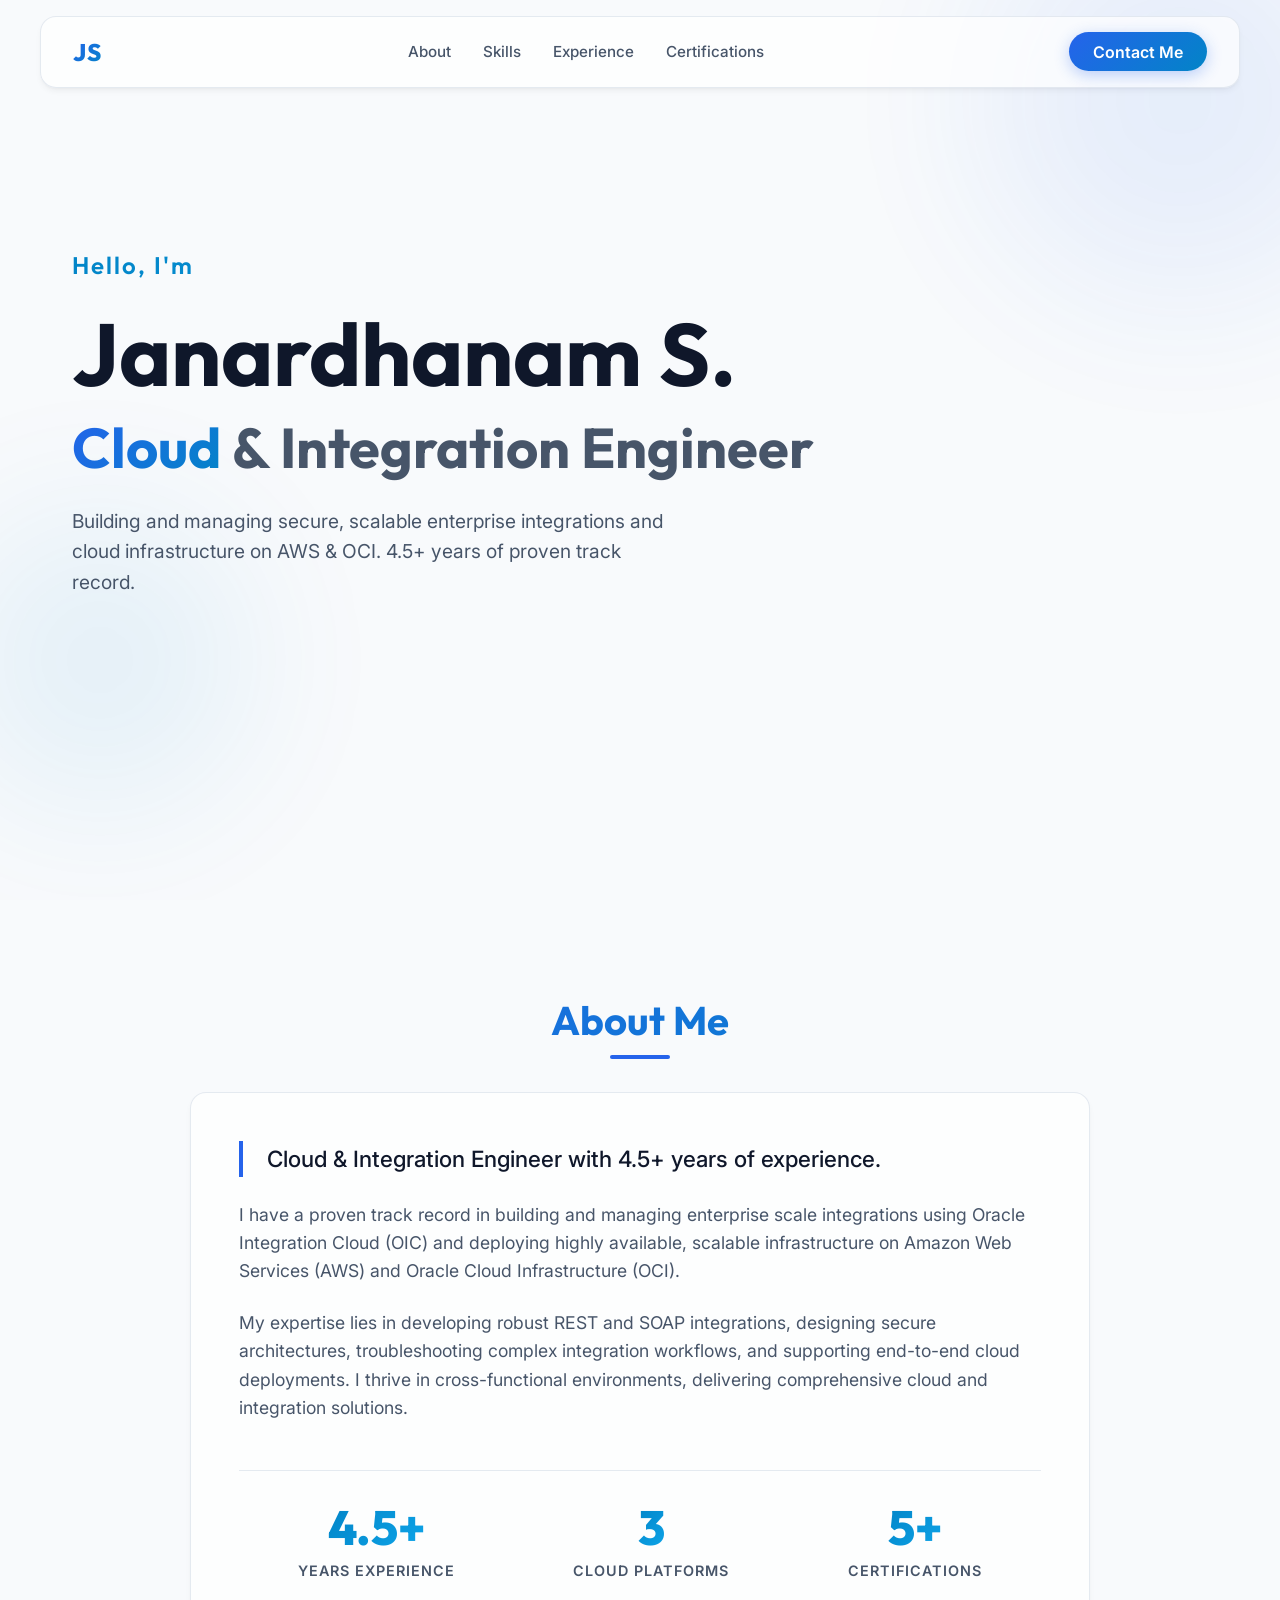
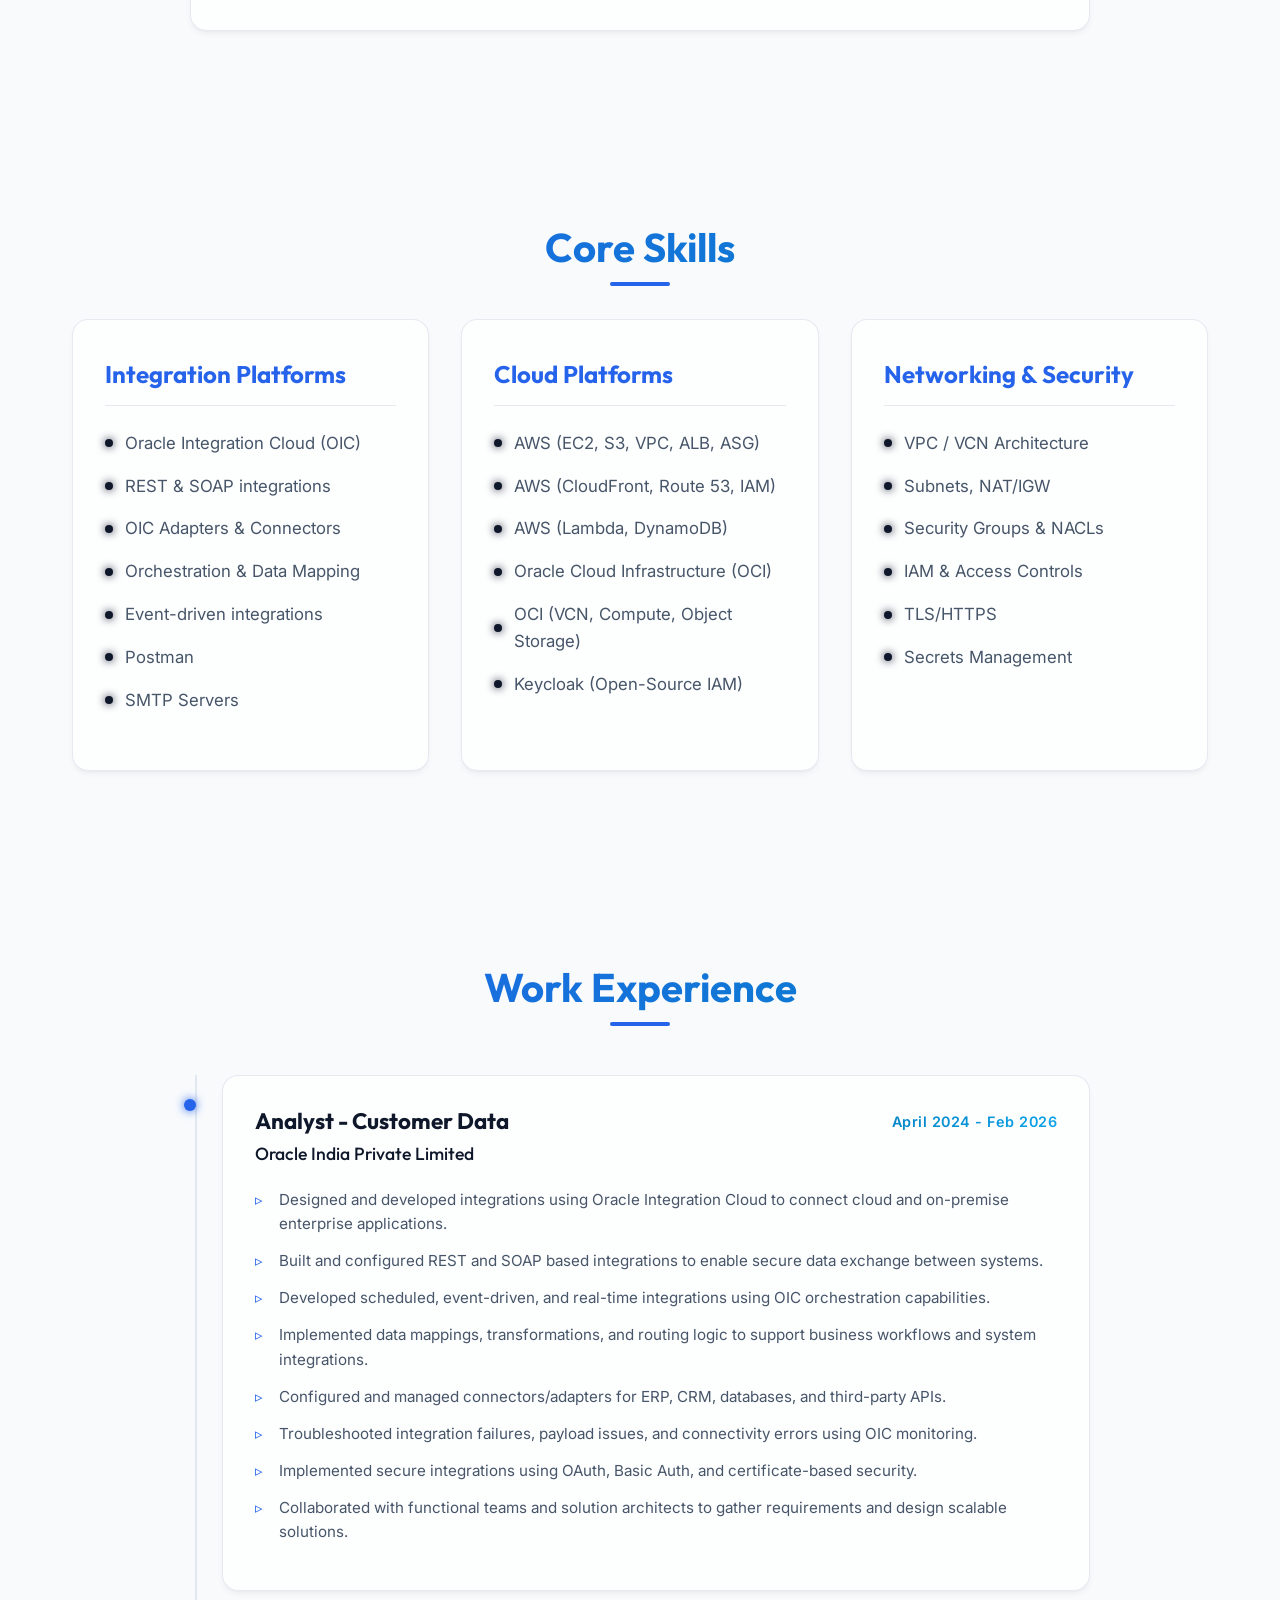
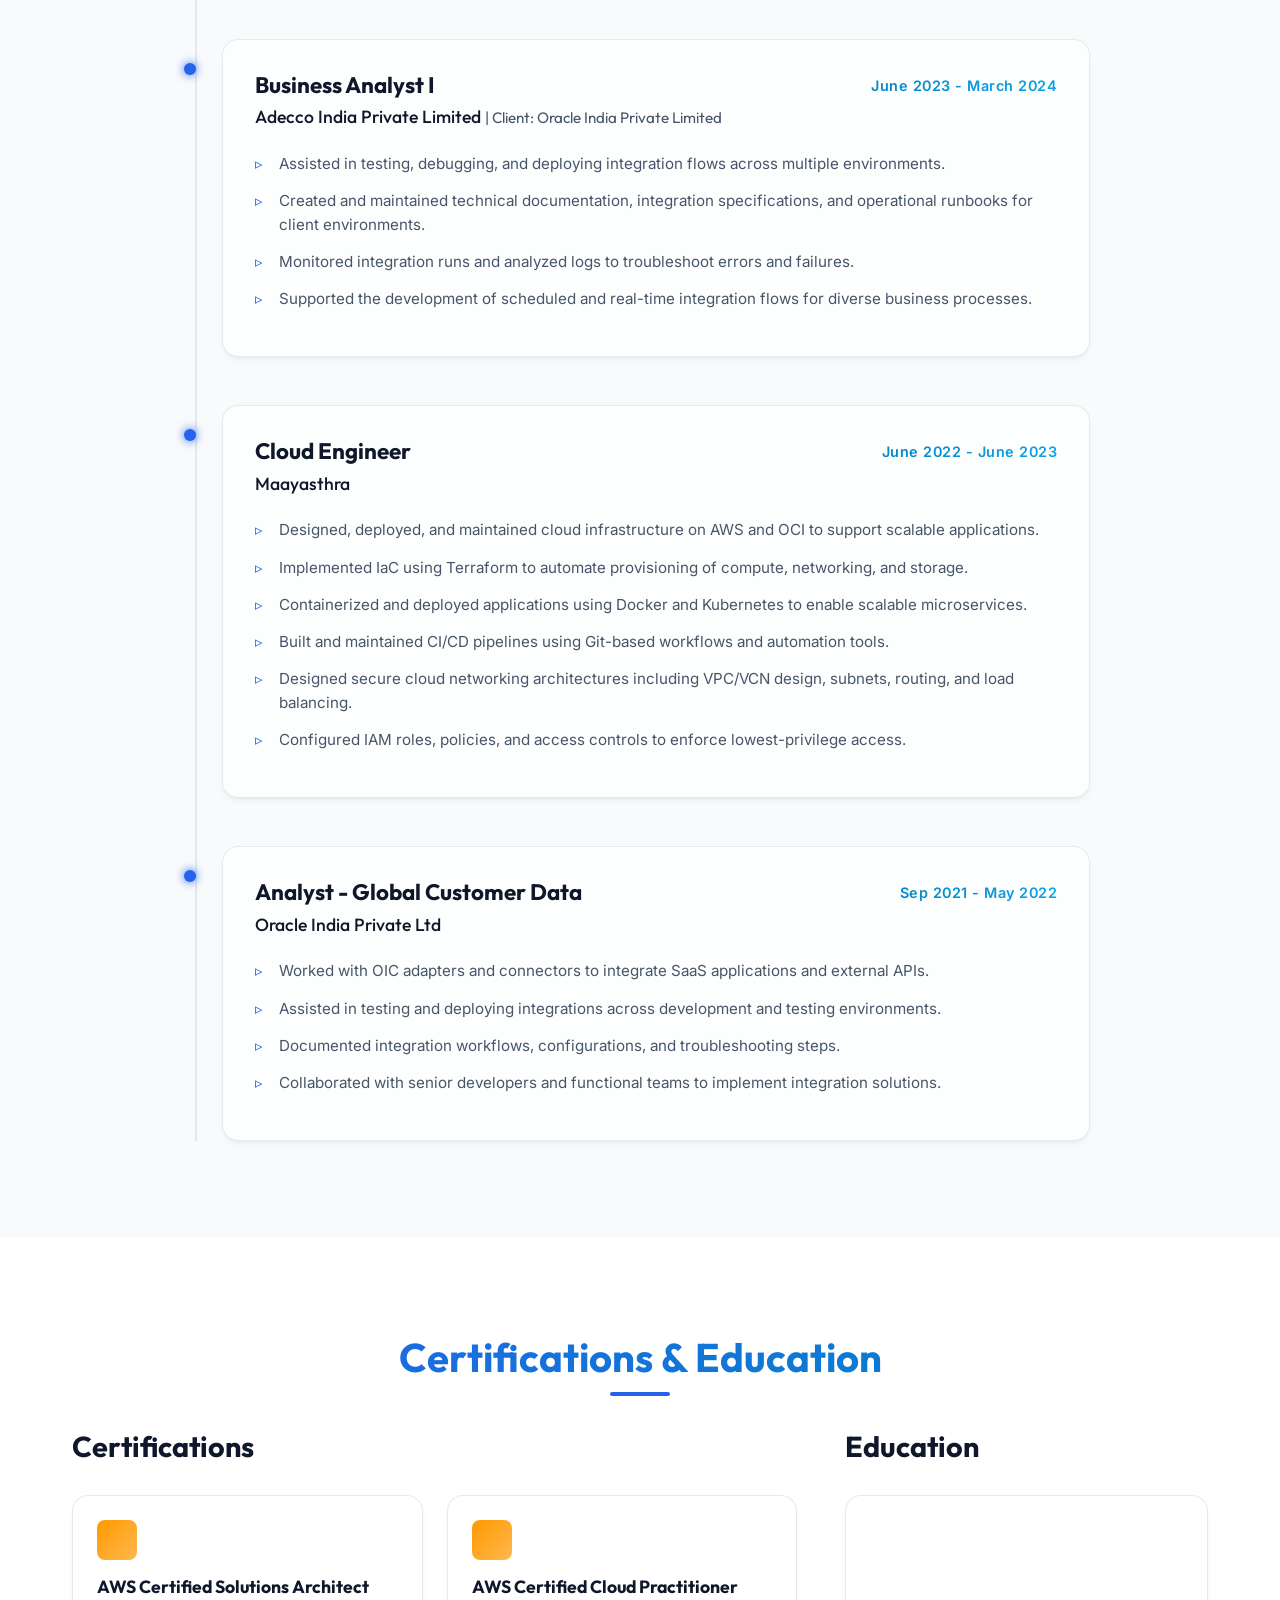
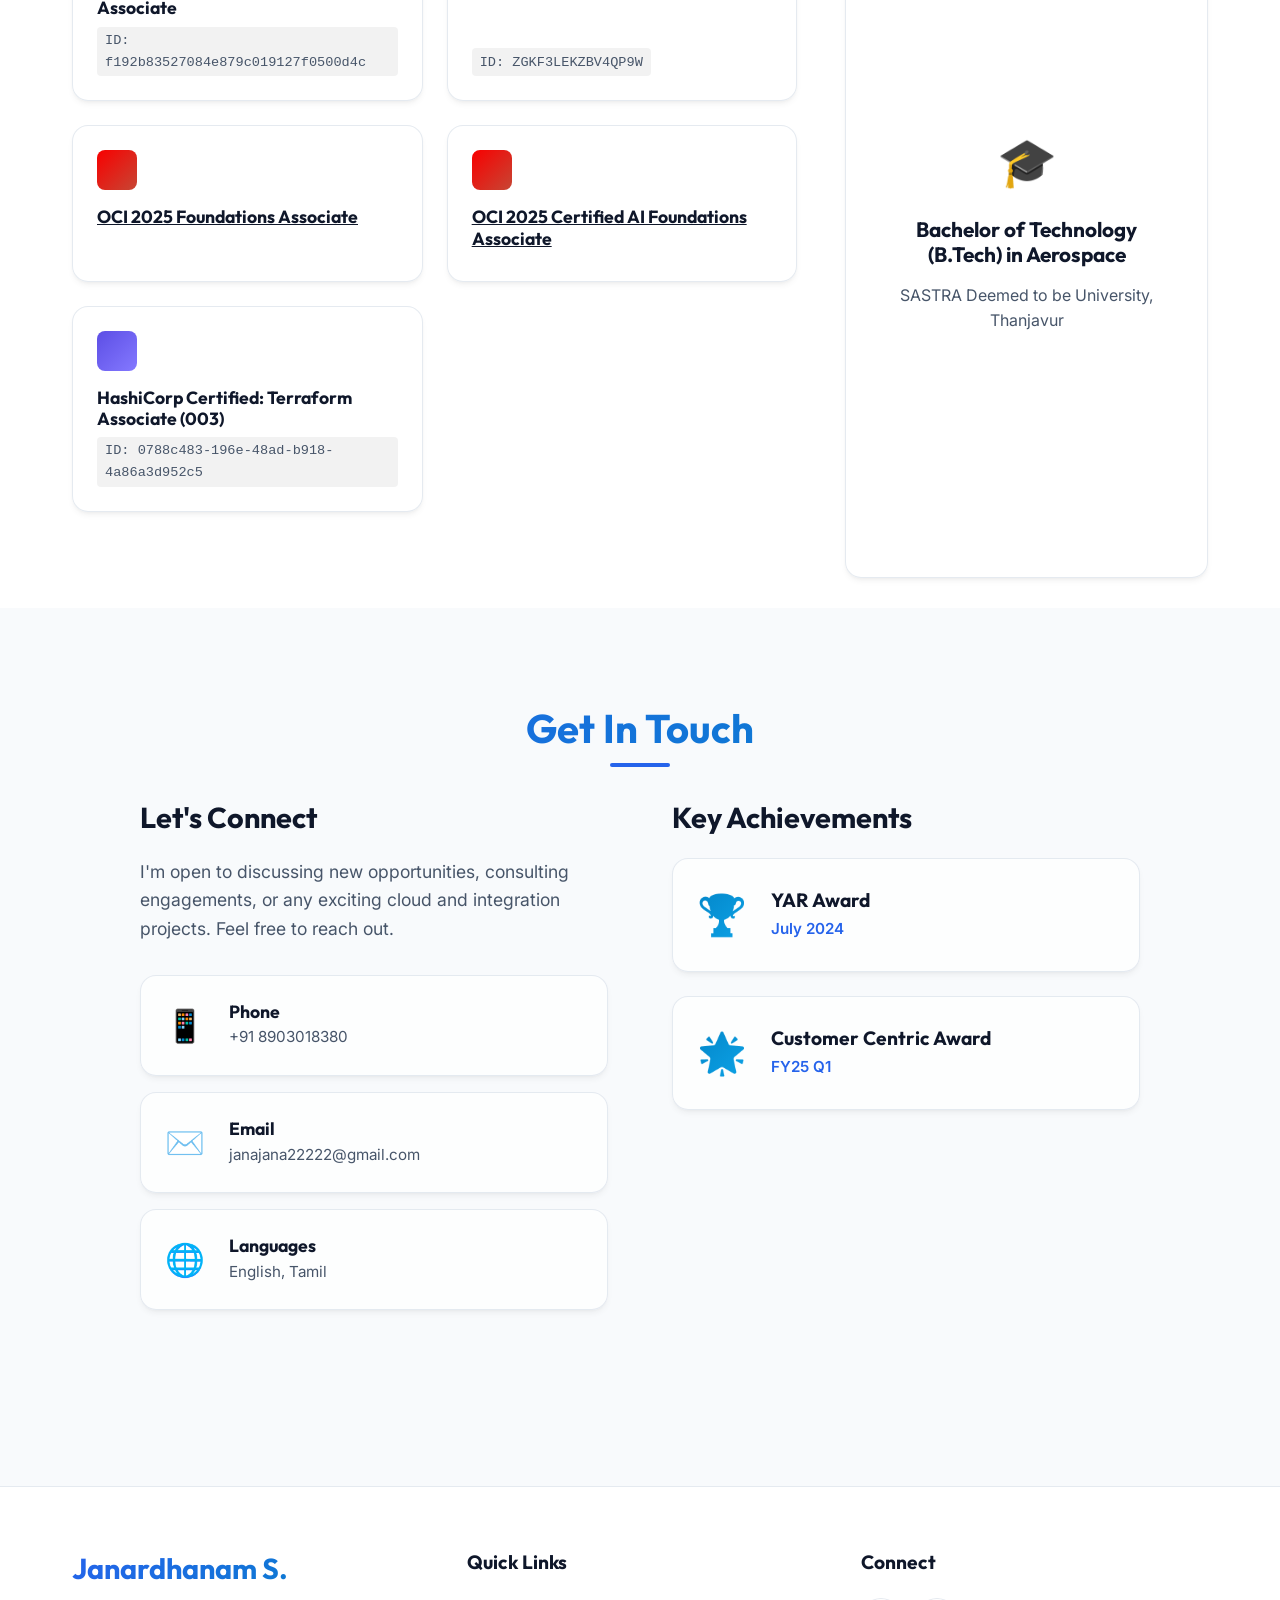
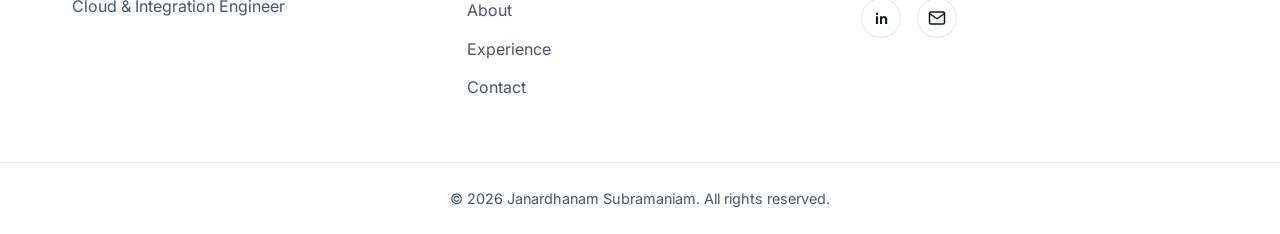
==== index.html @ 0af2a872 "new site" ====
<!doctype html>
<html lang="en">
  <head>
    <meta charset="UTF-8" />
    <link rel="icon" type="image/jpeg" href="/favicon_jana.jpg" />
    <meta name="viewport" content="width=device-width, initial-scale=1.0" />
    <title>portfolio</title>
    <script type="module" crossorigin src="/assets/index-CA8Czza7.js"></script>
    <link rel="stylesheet" crossorigin href="/assets/index-BK7ReRNU.css">
  </head>
  <body>
    <div id="root"></div>
  </body>
</html>
---- assets/index-BK7ReRNU.css ----
@import "https://fonts.googleapis.com/css2?family=Inter:wght@300;400;500;600;700&family=Outfit:wght@400;500;700;800&display=swap";:root{--bg-color:#f8fafc;--bg-secondary:#fff;--text-primary:#0f172a;--text-secondary:#475569;--accent-primary:#2563eb;--accent-secondary:#0f172a;--accent-tertiary:#0284c7;--glass-bg:#ffffffb3;--glass-border:#cbd5e180;--glass-shadow:0 4px 6px -1px #0000000d, 0 2px 4px -2px #0000000d;--transition-fast:.2s ease;--transition-normal:.3s ease;--transition-slow:.5s ease}*{box-sizing:border-box;margin:0;padding:0}body{background-color:var(--bg-color);color:var(--text-primary);-webkit-font-smoothing:antialiased;font-family:Inter,sans-serif;line-height:1.6;overflow-x:hidden}h1,h2,h3,h4,h5,h6{font-family:Outfit,sans-serif;font-weight:700;line-height:1.2}a{color:inherit;transition:color var(--transition-fast);text-decoration:none}a:hover{color:var(--accent-primary)}.glass{background:var(--glass-bg);-webkit-backdrop-filter:blur(12px);border:1px solid var(--glass-border);box-shadow:var(--glass-shadow);border-radius:16px}.text-gradient{background:linear-gradient(135deg, var(--accent-primary), var(--accent-tertiary));-webkit-text-fill-color:transparent;-webkit-background-clip:text;background-clip:text}.text-gradient-alt{background:linear-gradient(135deg,#0284c7,#0ea5e9);-webkit-text-fill-color:transparent;-webkit-background-clip:text;background-clip:text}.container{width:100%;max-width:1200px;margin:0 auto;padding:0 2rem}section{padding:6rem 0;position:relative}.section-title{text-align:center;margin-bottom:3rem;font-size:2.5rem;position:relative}.section-title:after{content:"";background:var(--accent-primary);border-radius:2px;width:60px;height:4px;position:absolute;bottom:-15px;left:50%;transform:translate(-50%)}@keyframes fadeIn{0%{opacity:0;transform:translateY(20px)}to{opacity:1;transform:translateY(0)}}@keyframes pulseGradient{0%{background-position:0%}50%{background-position:100%}to{background-position:0%}}@keyframes float{0%{transform:translateY(0)}50%{transform:translateY(-10px)}to{transform:translateY(0)}}@keyframes glow{0%{box-shadow:0 0 5px #2563eb80}50%{box-shadow:0 0 20px #2563ebcc,0 0 30px #0284c799}to{box-shadow:0 0 5px #2563eb80}}.fade-in{animation:.8s forwards fadeIn}::-webkit-scrollbar{width:8px}::-webkit-scrollbar-track{background:var(--bg-color)}::-webkit-scrollbar-thumb{background:var(--glass-border);border-radius:4px}::-webkit-scrollbar-thumb:hover{background:var(--accent-primary)}.navbar{z-index:1000;width:calc(100% - 4rem);max-width:1200px;transition:var(--transition-normal);padding:1rem 2rem;position:fixed;top:1rem;left:50%;transform:translate(-50%)}.navbar-container{justify-content:space-between;align-items:center;display:flex}.navbar-logo a{letter-spacing:1px;font-family:Outfit,sans-serif;font-size:1.5rem;font-weight:800}.navbar-menu{gap:2rem;list-style:none;display:flex}.navbar-menu a{color:var(--text-secondary);font-size:.95rem;font-weight:500;position:relative}.navbar-menu a:hover{color:var(--text-primary)}.navbar-menu a:after{content:"";background:var(--accent-primary);width:0;height:2px;transition:width var(--transition-fast);position:absolute;bottom:-4px;left:0}.navbar-menu a:hover:after{width:100%}.btn-primary{background:linear-gradient(135deg, var(--accent-primary), var(--accent-tertiary));color:#fff;cursor:pointer;transition:var(--transition-normal);border:none;border-radius:30px;padding:.6rem 1.5rem;font-weight:600;box-shadow:0 4px 15px #2563eb4d}.btn-primary:hover{color:#fff;transform:translateY(-2px);box-shadow:0 6px 20px #2563eb66}@media (width<=768px){.navbar-menu{display:none}}.footer{background-color:var(--bg-secondary);border-top:1px solid var(--glass-border);margin-top:4rem;padding:4rem 0 0}.footer-content{grid-template-columns:repeat(auto-fit,minmax(250px,1fr));gap:3rem;margin-bottom:3rem;display:grid}.footer-brand h2{margin-bottom:.5rem;font-size:1.8rem}.footer-brand p{color:var(--text-secondary)}.footer-links h3,.footer-social h3{color:var(--text-primary);margin-bottom:1.5rem;font-size:1.2rem}.footer-links ul{list-style:none}.footer-links li{margin-bottom:.8rem}.footer-links a{color:var(--text-secondary)}.footer-links a:hover{color:var(--accent-primary);padding-left:5px}.social-icons{gap:1rem;display:flex}.glass-icon{background:var(--glass-bg);border:1px solid var(--glass-border);width:40px;height:40px;color:var(--text-primary);transition:var(--transition-normal);border-radius:50%;justify-content:center;align-items:center;font-family:Outfit,sans-serif;font-weight:600;display:flex}.glass-icon:hover{background:var(--accent-primary);color:#fff;transform:translateY(-3px);box-shadow:0 4px 12px #2563eb33}.footer-bottom{text-align:center;border-top:1px solid var(--glass-border);color:var(--text-secondary);padding:1.5rem;font-size:.9rem}.hero{align-items:center;min-height:100vh;padding-top:5rem;display:flex;position:relative;overflow:hidden}.hero-background{z-index:-1;width:100%;height:100%;position:absolute;top:0;left:0;overflow:hidden}.glow-orb{filter:blur(80px);opacity:.4;border-radius:50%;animation:10s ease-in-out infinite float;position:absolute}.orb-1{background:#2563eb33;width:400px;height:400px;top:-100px;right:-100px}.orb-2{background:#0284c733;width:300px;height:300px;animation-delay:-5s;bottom:10%;left:-50px}.hero-container{justify-content:space-between;align-items:center;display:flex}.hero-content{z-index:1;max-width:800px}.hero-greeting{letter-spacing:2px;margin-bottom:1rem;font-family:Outfit,sans-serif;font-size:1.5rem;font-weight:600}.hero-title{color:var(--text-primary);margin-bottom:.5rem;font-size:clamp(3rem,8vw,5.5rem)}.hero-subtitle{color:var(--text-secondary);margin-bottom:1.5rem;font-size:clamp(2rem,5vw,3.5rem)}.hero-description{color:var(--text-secondary);max-width:600px;margin-bottom:2.5rem;font-size:1.2rem}.hero-actions{gap:1.5rem;display:flex}.btn-secondary{color:var(--text-primary);border:2px solid var(--glass-border);cursor:pointer;transition:var(--transition-normal);background:0 0;border-radius:30px;justify-content:center;align-items:center;padding:.8rem 2rem;font-weight:600;display:inline-flex}.btn-secondary:hover{border-color:var(--accent-primary);background:var(--glass-bg);color:var(--accent-primary)}@media (width<=768px){.hero{text-align:center}.hero-content{flex-direction:column;align-items:center;margin:0 auto;display:flex}.hero-actions{flex-direction:column;width:100%}.btn-primary,.btn-secondary{text-align:center;width:100%}}.about{z-index:2;position:relative}.about-content{max-width:900px;margin:0 auto;padding:3rem}.about-text p{color:var(--text-secondary);margin-bottom:1.5rem;font-size:1.1rem}.about-text p.highlight{color:var(--text-primary);border-left:4px solid var(--accent-primary);padding-left:1.5rem;font-size:1.4rem;font-weight:500}.about-stats{border-top:1px solid var(--glass-border);justify-content:space-around;margin-top:3rem;padding-top:2rem;display:flex}.stat-item{text-align:center;flex-direction:column;align-items:center;display:flex}.stat-number{margin-bottom:.5rem;font-family:Outfit,sans-serif;font-size:3rem;font-weight:800;line-height:1}.stat-label{text-transform:uppercase;letter-spacing:1px;color:var(--text-secondary);font-size:.9rem;font-weight:600}@media (width<=768px){.about-content{padding:2rem 1.5rem}.about-stats{flex-direction:column;gap:2rem}}.skills{z-index:2;position:relative}.skills-grid{grid-template-columns:repeat(auto-fit,minmax(300px,1fr));gap:2rem;margin-top:3rem;display:grid}.skill-card{transition:var(--transition-normal);height:100%;padding:2.5rem 2rem}.skill-card:hover{border-color:var(--accent-primary);transform:translateY(-10px);box-shadow:0 10px 30px #2563eb1a}.skill-category-title{color:var(--accent-primary);border-bottom:1px solid var(--glass-border);margin-bottom:1.5rem;padding-bottom:1rem;font-size:1.5rem}.skill-list{list-style:none}.skill-item{color:var(--text-secondary);transition:var(--transition-fast);align-items:center;margin-bottom:1rem;font-size:1.05rem;display:flex}.skill-item:hover{color:var(--text-primary);transform:translate(5px)}.skill-bullet{background:var(--accent-secondary);width:8px;height:8px;box-shadow:0 0 8px var(--accent-secondary);border-radius:50%;margin-right:12px;display:inline-block}.experience{z-index:2;position:relative}.timeline{max-width:900px;margin:4rem auto 0;padding-left:2rem;position:relative}.timeline:before{content:"";background:var(--glass-border);width:2px;position:absolute;top:0;bottom:0;left:5px}.timeline-item{margin-bottom:3rem;position:relative}.timeline-item:last-child{margin-bottom:0}.timeline-dot{background:var(--accent-primary);width:12px;height:12px;box-shadow:0 0 10px var(--accent-primary);z-index:2;border-radius:50%;position:absolute;top:1.5rem;left:-2rem;transform:translate(-50%)}.timeline-content{transition:var(--transition-normal);padding:2rem}.timeline-content:hover{border-color:#2563eb4d;transform:translate(5px)}.timeline-header{flex-wrap:wrap;justify-content:space-between;align-items:center;gap:1rem;margin-bottom:.5rem;display:flex}.timeline-role{color:var(--text-primary);font-size:1.4rem}.timeline-duration{letter-spacing:.5px;font-size:.9rem;font-weight:600}.timeline-company{color:var(--accent-secondary);margin-bottom:1.5rem;font-size:1.1rem;font-weight:500}.timeline-client{color:var(--text-secondary);font-size:.95rem;font-weight:400}.timeline-responsibilities{list-style:none}.timeline-responsibilities li{color:var(--text-secondary);margin-bottom:.8rem;padding-left:1.5rem;font-size:.95rem;position:relative}.timeline-responsibilities li:before{content:"▹";color:var(--accent-primary);position:absolute;left:0}@media (width<=768px){.timeline{padding-left:1.5rem}.timeline-dot{left:-1.5rem}.timeline-header{flex-direction:column;align-items:flex-start}}.certifications{z-index:2;background-color:var(--bg-secondary);position:relative}.cert-edu-grid{grid-template-columns:2fr 1fr;gap:3rem;margin-top:3rem;display:grid}@media (width<=992px){.cert-edu-grid{grid-template-columns:1fr}}.sub-heading{color:var(--text-primary);align-items:center;margin-bottom:2rem;font-size:1.8rem;display:flex}.cert-grid{grid-template-columns:repeat(auto-fit,minmax(250px,1fr));gap:1.5rem;display:grid}.cert-card{transition:var(--transition-normal);flex-direction:column;align-items:flex-start;padding:1.5rem;display:flex}.cert-card:hover{border-color:var(--accent-secondary);transform:translateY(-5px)}.cert-icon{background-color:var(--glass-bg);border-radius:8px;width:40px;height:40px;margin-bottom:1rem}.aws-icon{background:linear-gradient(135deg,#f90,#ffb84d)}.oci-icon{background:linear-gradient(135deg,#f80000,#c74634)}.terraform-icon{background:linear-gradient(135deg,#5c4ee5,#8479ff)}.cert-title{color:var(--text-primary);margin-bottom:.5rem;font-size:1.1rem}.cert-id{color:var(--text-secondary);background:#0000000d;border-radius:4px;margin-top:auto;padding:.2rem .5rem;font-family:monospace;font-size:.85rem}.edu-card{text-align:center;height:100%;transition:var(--transition-normal);flex-direction:column;justify-content:center;align-items:center;padding:2.5rem 2rem;display:flex}.edu-card:hover{border-color:var(--accent-primary);transform:translateY(-5px)}.edu-icon{margin-bottom:1rem;font-size:3rem}.edu-degree{color:var(--text-primary);margin-bottom:1rem;font-size:1.3rem}.edu-university{color:var(--text-secondary);margin-bottom:1rem;font-size:1rem}.edu-year{font-size:1.1rem;font-weight:700}.contact{z-index:2;position:relative}.contact-grid{grid-template-columns:1fr 1fr;gap:4rem;max-width:1000px;margin:3rem auto 0;display:grid}@media (width<=768px){.contact-grid{grid-template-columns:1fr;gap:3rem}}.contact-subtitle{color:var(--text-primary);margin-bottom:1.5rem;font-size:1.8rem}.contact-desc{color:var(--text-secondary);margin-bottom:2rem;font-size:1.1rem}.contact-item{transition:var(--transition-normal);align-items:center;margin-bottom:1rem;padding:1.5rem;display:flex}.contact-item:hover{border-color:var(--accent-primary);transform:translate(5px)}.contact-icon{margin-right:1.5rem;font-size:2rem}.contact-item h4{color:var(--text-primary);margin-bottom:.2rem;font-size:1.1rem}.contact-item p{color:var(--text-secondary);font-size:.95rem}.achievement-card{transition:var(--transition-normal);align-items:center;margin-bottom:1.5rem;padding:1.5rem;display:flex}.achievement-card:hover{border-color:var(--accent-secondary);transform:translateY(-5px);box-shadow:0 5px 20px #0f172a1a}.achievement-icon{margin-right:1.5rem;font-size:2.5rem}.achievement-content h4{color:var(--text-primary);margin-bottom:.3rem;font-size:1.2rem}.achievement-content p{color:var(--accent-primary);font-size:.95rem;font-weight:600}
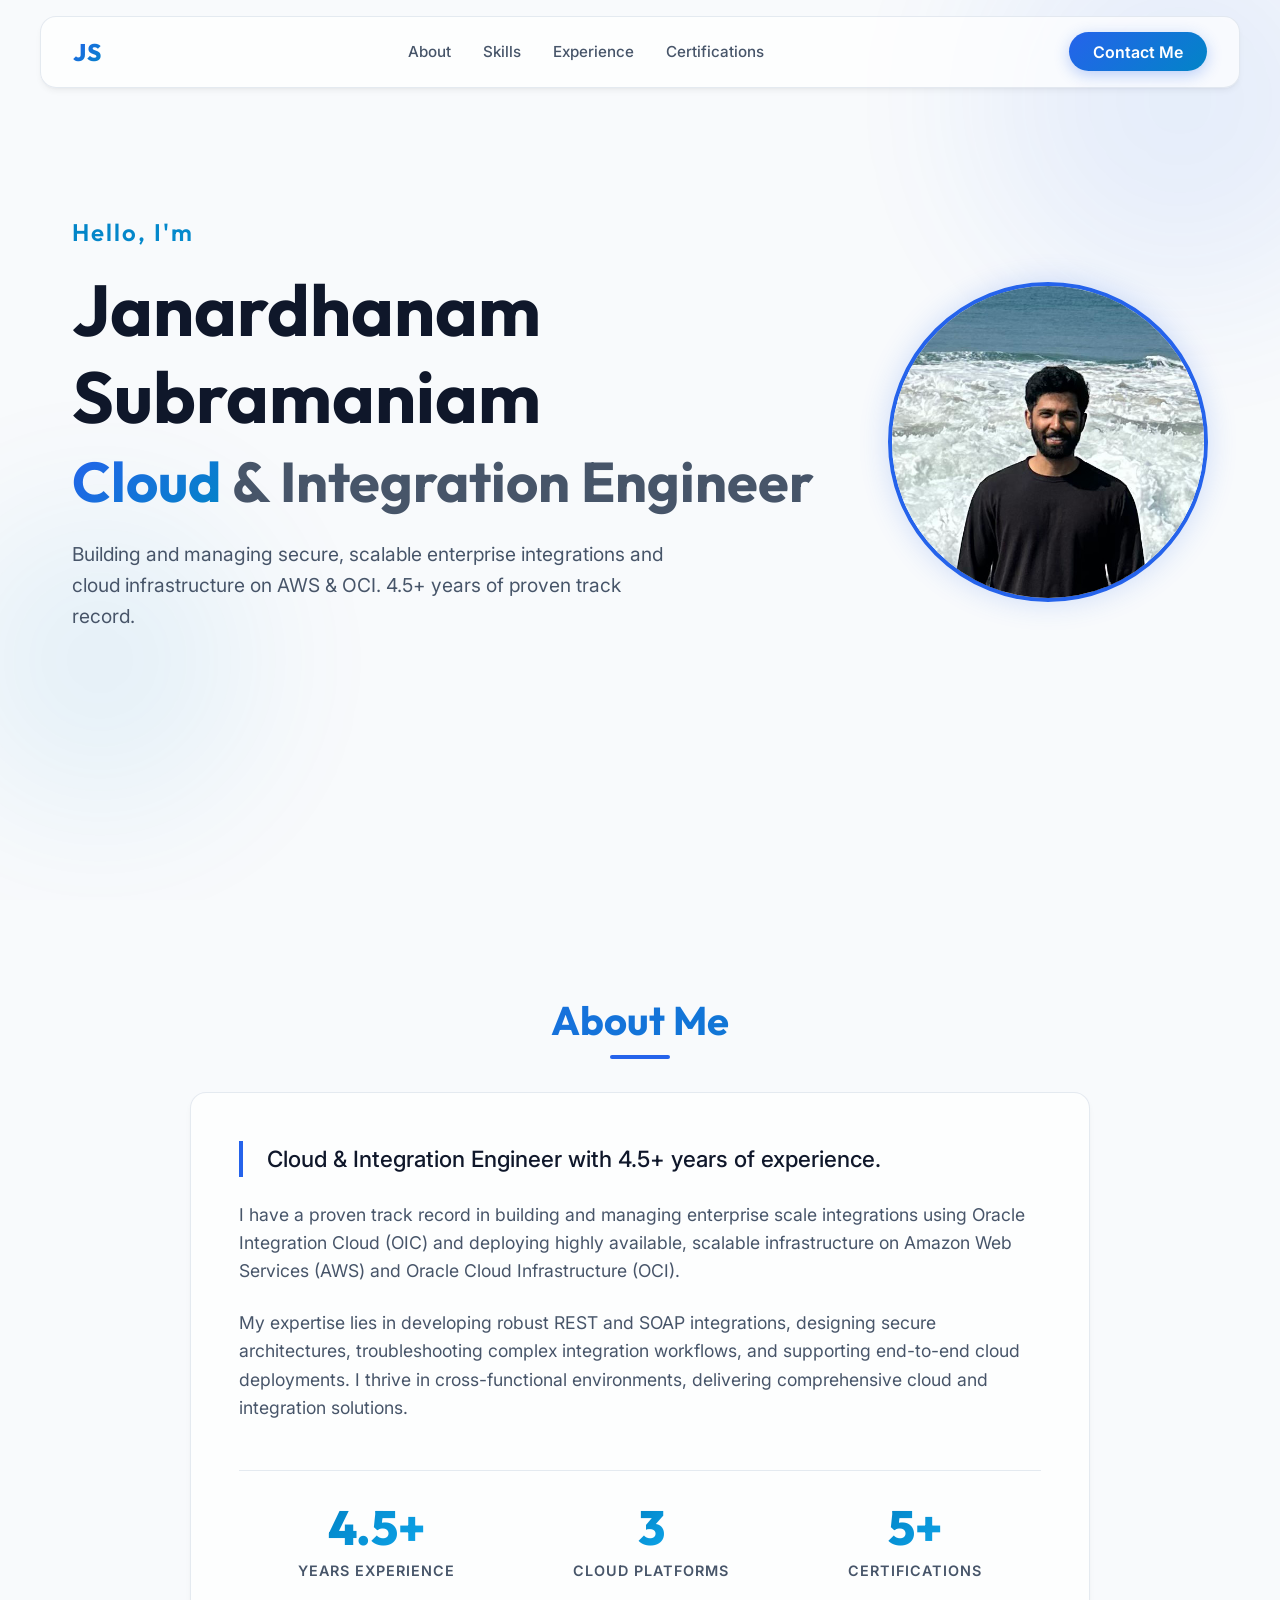
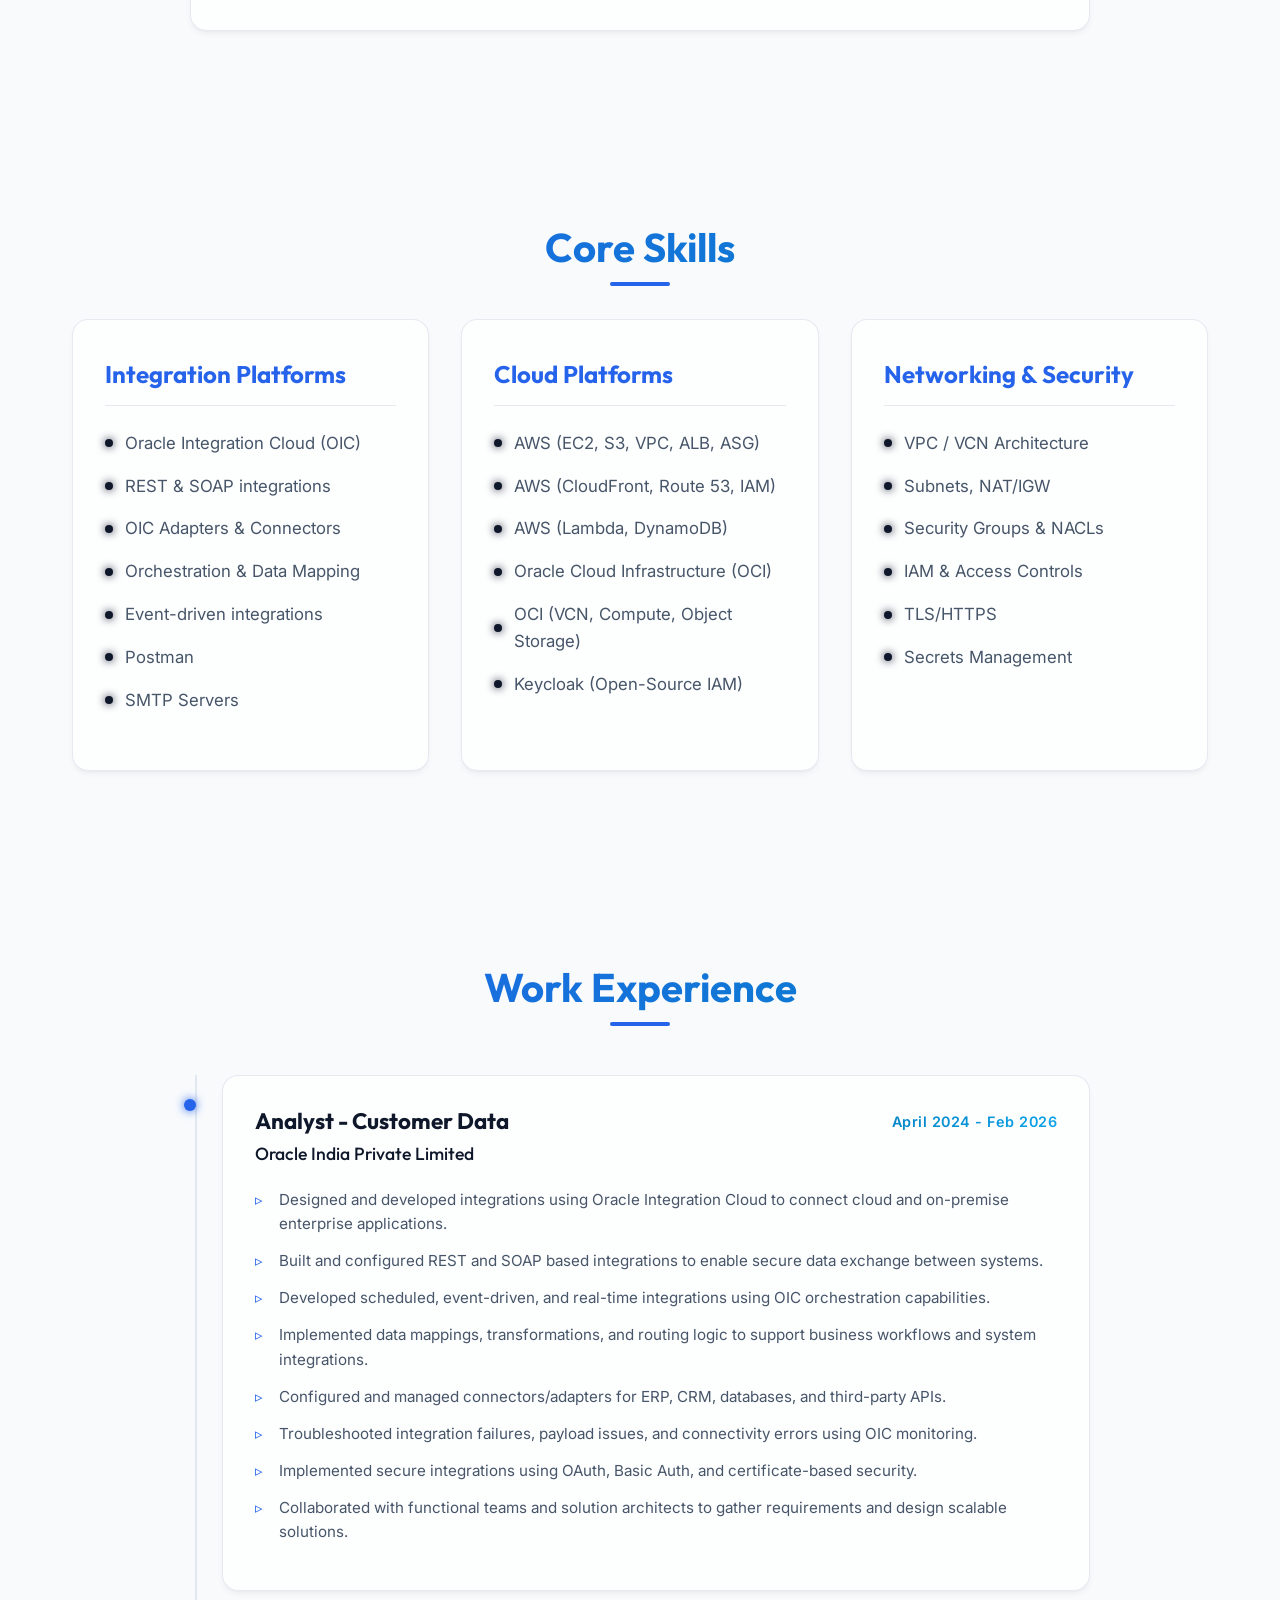
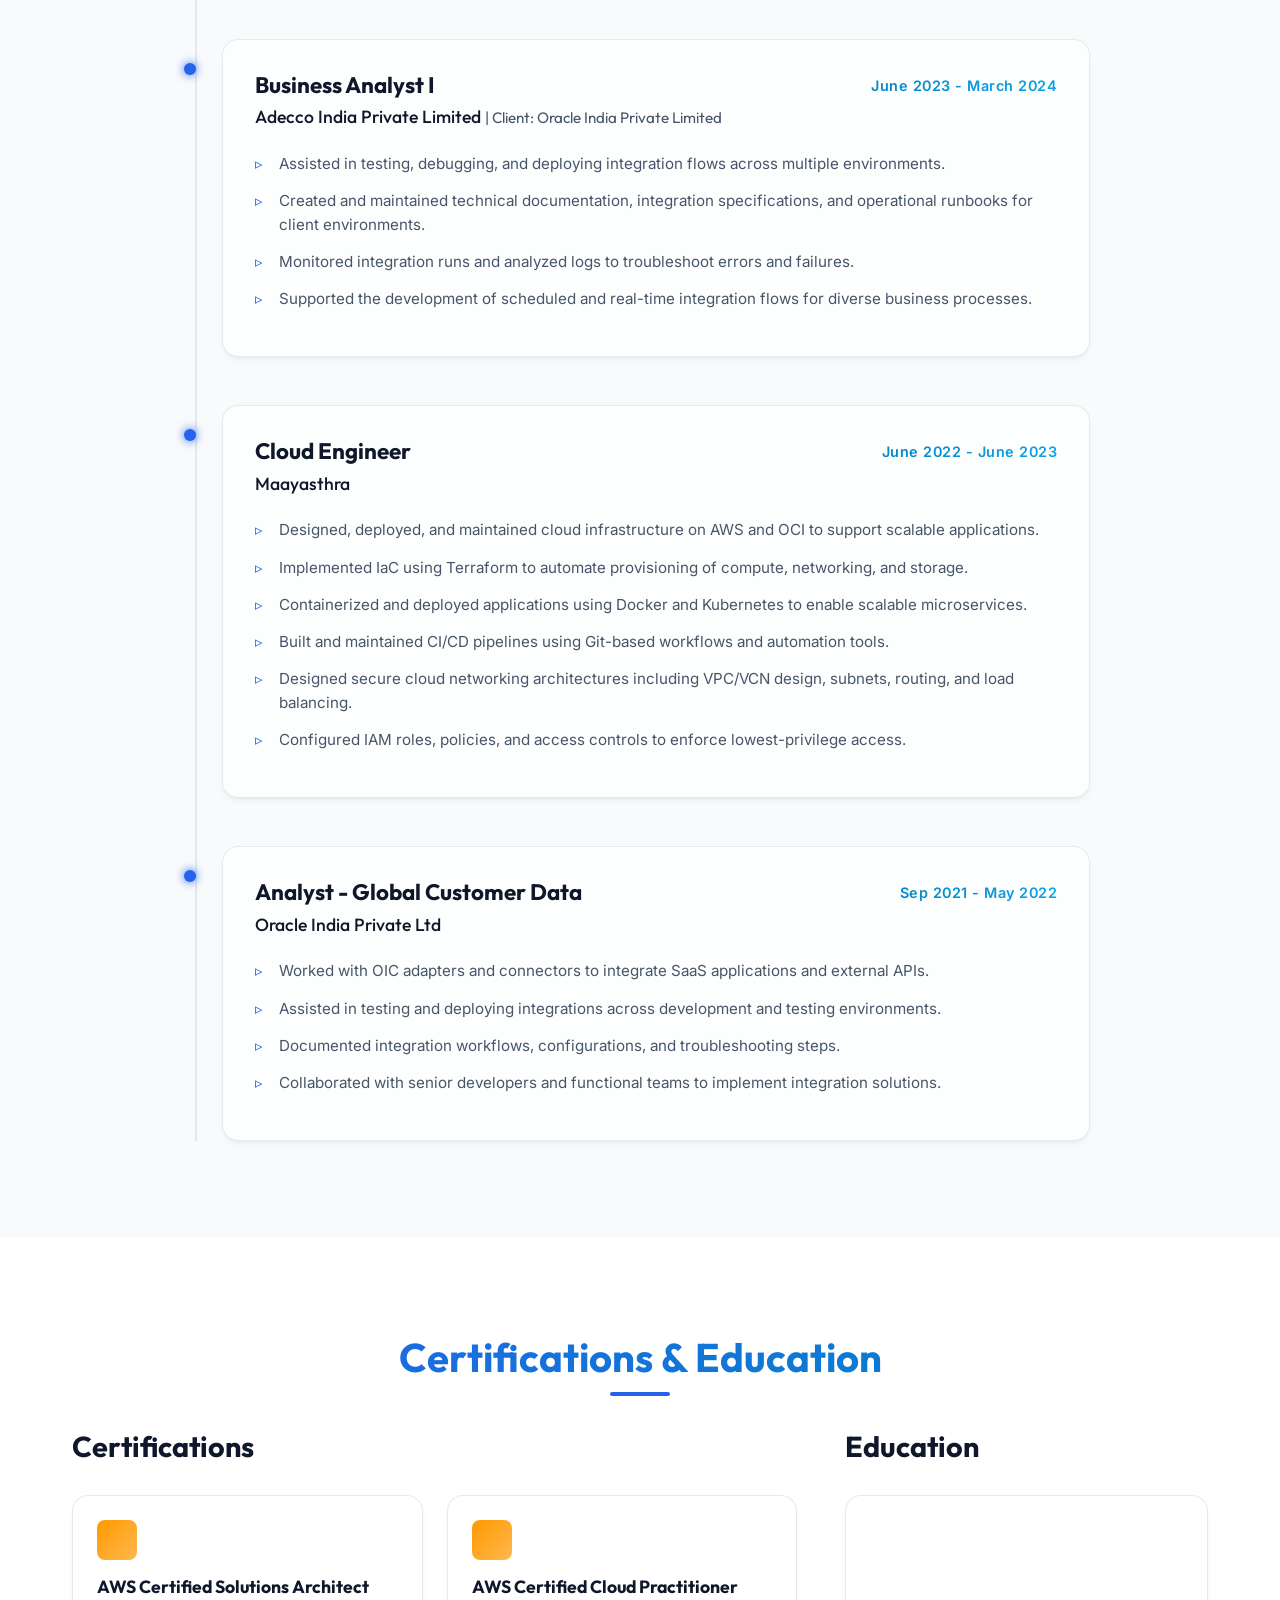
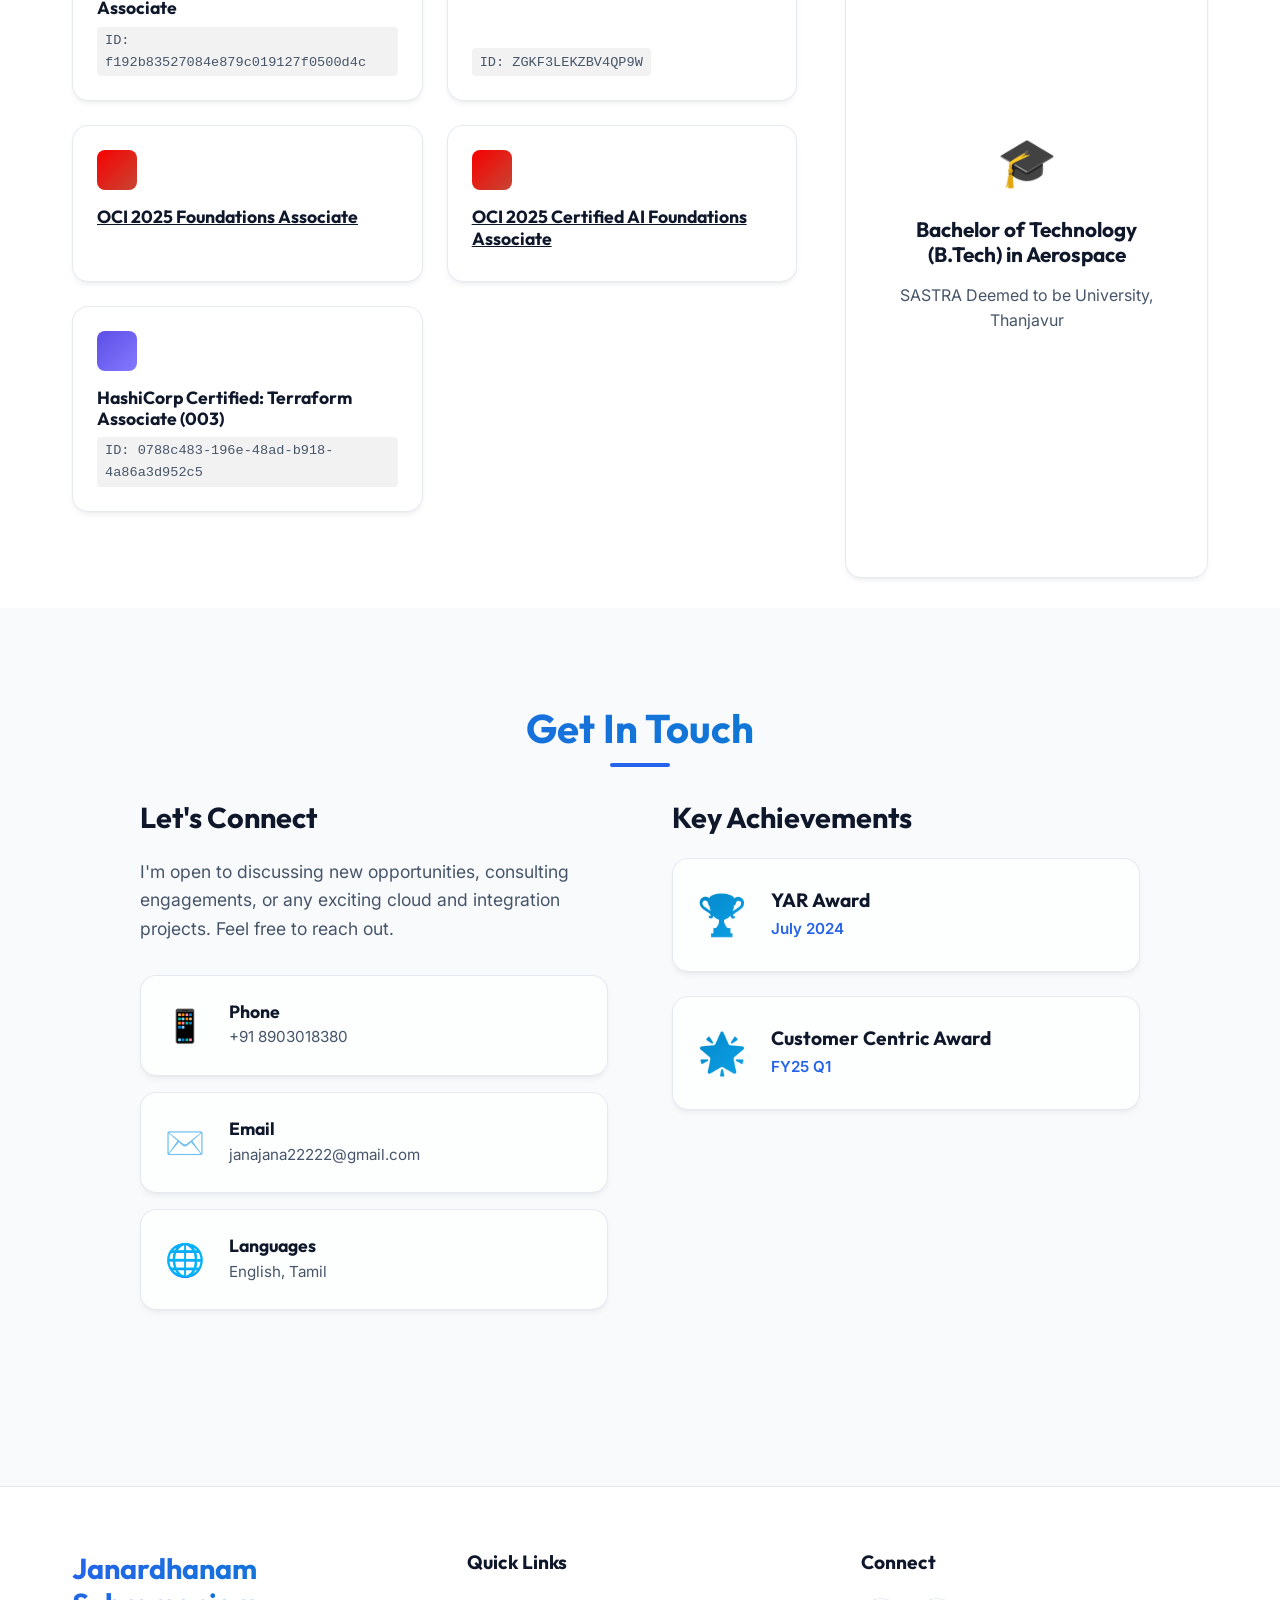
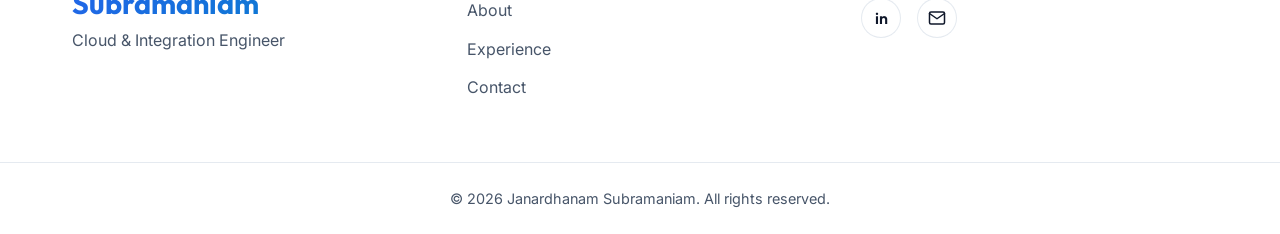
==== commit c9ad56eb: "full name, image added and favicon updated" ====
--- a/index.html
+++ b/index.html
@@ -2,11 +2,11 @@
 <html lang="en">
   <head>
     <meta charset="UTF-8" />
-    <link rel="icon" type="image/jpeg" href="/favicon_jana.jpg" />
+    <link rel="icon" type="image/jpeg" href="/Jana.jpg" />
     <meta name="viewport" content="width=device-width, initial-scale=1.0" />
     <title>portfolio</title>
-    <script type="module" crossorigin src="/assets/index-CA8Czza7.js"></script>
-    <link rel="stylesheet" crossorigin href="/assets/index-BK7ReRNU.css">
+    <script type="module" crossorigin src="/assets/index-D4CCZ00N.js"></script>
+    <link rel="stylesheet" crossorigin href="/assets/index-B8Wfa6Gs.css">
   </head>
   <body>
     <div id="root"></div>
--- a/assets/index-B8Wfa6Gs.css
+++ b/assets/index-B8Wfa6Gs.css
@@ -0,0 +1 @@
+@import "https://fonts.googleapis.com/css2?family=Inter:wght@300;400;500;600;700&family=Outfit:wght@400;500;700;800&display=swap";:root{--bg-color:#f8fafc;--bg-secondary:#fff;--text-primary:#0f172a;--text-secondary:#475569;--accent-primary:#2563eb;--accent-secondary:#0f172a;--accent-tertiary:#0284c7;--glass-bg:#ffffffb3;--glass-border:#cbd5e180;--glass-shadow:0 4px 6px -1px #0000000d, 0 2px 4px -2px #0000000d;--transition-fast:.2s ease;--transition-normal:.3s ease;--transition-slow:.5s ease}*{box-sizing:border-box;margin:0;padding:0}body{background-color:var(--bg-color);color:var(--text-primary);-webkit-font-smoothing:antialiased;font-family:Inter,sans-serif;line-height:1.6;overflow-x:hidden}h1,h2,h3,h4,h5,h6{font-family:Outfit,sans-serif;font-weight:700;line-height:1.2}a{color:inherit;transition:color var(--transition-fast);text-decoration:none}a:hover{color:var(--accent-primary)}.glass{background:var(--glass-bg);-webkit-backdrop-filter:blur(12px);border:1px solid var(--glass-border);box-shadow:var(--glass-shadow);border-radius:16px}.text-gradient{background:linear-gradient(135deg, var(--accent-primary), var(--accent-tertiary));-webkit-text-fill-color:transparent;-webkit-background-clip:text;background-clip:text}.text-gradient-alt{background:linear-gradient(135deg,#0284c7,#0ea5e9);-webkit-text-fill-color:transparent;-webkit-background-clip:text;background-clip:text}.container{width:100%;max-width:1200px;margin:0 auto;padding:0 2rem}section{padding:6rem 0;position:relative}.section-title{text-align:center;margin-bottom:3rem;font-size:2.5rem;position:relative}.section-title:after{content:"";background:var(--accent-primary);border-radius:2px;width:60px;height:4px;position:absolute;bottom:-15px;left:50%;transform:translate(-50%)}@keyframes fadeIn{0%{opacity:0;transform:translateY(20px)}to{opacity:1;transform:translateY(0)}}@keyframes pulseGradient{0%{background-position:0%}50%{background-position:100%}to{background-position:0%}}@keyframes float{0%{transform:translateY(0)}50%{transform:translateY(-10px)}to{transform:translateY(0)}}@keyframes glow{0%{box-shadow:0 0 5px #2563eb80}50%{box-shadow:0 0 20px #2563ebcc,0 0 30px #0284c799}to{box-shadow:0 0 5px #2563eb80}}.fade-in{animation:.8s forwards fadeIn}::-webkit-scrollbar{width:8px}::-webkit-scrollbar-track{background:var(--bg-color)}::-webkit-scrollbar-thumb{background:var(--glass-border);border-radius:4px}::-webkit-scrollbar-thumb:hover{background:var(--accent-primary)}.navbar{z-index:1000;width:calc(100% - 4rem);max-width:1200px;transition:var(--transition-normal);padding:1rem 2rem;position:fixed;top:1rem;left:50%;transform:translate(-50%)}.navbar-container{justify-content:space-between;align-items:center;display:flex}.navbar-logo a{letter-spacing:1px;font-family:Outfit,sans-serif;font-size:1.5rem;font-weight:800}.navbar-menu{gap:2rem;list-style:none;display:flex}.navbar-menu a{color:var(--text-secondary);font-size:.95rem;font-weight:500;position:relative}.navbar-menu a:hover{color:var(--text-primary)}.navbar-menu a:after{content:"";background:var(--accent-primary);width:0;height:2px;transition:width var(--transition-fast);position:absolute;bottom:-4px;left:0}.navbar-menu a:hover:after{width:100%}.btn-primary{background:linear-gradient(135deg, var(--accent-primary), var(--accent-tertiary));color:#fff;cursor:pointer;transition:var(--transition-normal);border:none;border-radius:30px;padding:.6rem 1.5rem;font-weight:600;box-shadow:0 4px 15px #2563eb4d}.btn-primary:hover{color:#fff;transform:translateY(-2px);box-shadow:0 6px 20px #2563eb66}@media (width<=768px){.navbar-menu{display:none}}.footer{background-color:var(--bg-secondary);border-top:1px solid var(--glass-border);margin-top:4rem;padding:4rem 0 0}.footer-content{grid-template-columns:repeat(auto-fit,minmax(250px,1fr));gap:3rem;margin-bottom:3rem;display:grid}.footer-brand h2{margin-bottom:.5rem;font-size:1.8rem}.footer-brand p{color:var(--text-secondary)}.footer-links h3,.footer-social h3{color:var(--text-primary);margin-bottom:1.5rem;font-size:1.2rem}.footer-links ul{list-style:none}.footer-links li{margin-bottom:.8rem}.footer-links a{color:var(--text-secondary)}.footer-links a:hover{color:var(--accent-primary);padding-left:5px}.social-icons{gap:1rem;display:flex}.glass-icon{background:var(--glass-bg);border:1px solid var(--glass-border);width:40px;height:40px;color:var(--text-primary);transition:var(--transition-normal);border-radius:50%;justify-content:center;align-items:center;font-family:Outfit,sans-serif;font-weight:600;display:flex}.glass-icon:hover{background:var(--accent-primary);color:#fff;transform:translateY(-3px);box-shadow:0 4px 12px #2563eb33}.footer-bottom{text-align:center;border-top:1px solid var(--glass-border);color:var(--text-secondary);padding:1.5rem;font-size:.9rem}.hero{align-items:center;min-height:100vh;padding-top:5rem;display:flex;position:relative;overflow:hidden}.hero-background{z-index:-1;width:100%;height:100%;position:absolute;top:0;left:0;overflow:hidden}.glow-orb{filter:blur(80px);opacity:.4;border-radius:50%;animation:10s ease-in-out infinite float;position:absolute}.orb-1{background:#2563eb33;width:400px;height:400px;top:-100px;right:-100px}.orb-2{background:#0284c733;width:300px;height:300px;animation-delay:-5s;bottom:10%;left:-50px}.hero-container{justify-content:space-between;align-items:center;display:flex}.hero-content{z-index:1;max-width:800px}.hero-image-container{border:4px solid var(--accent-primary);background:var(--glass-bg);border-radius:50%;flex-shrink:0;justify-content:center;align-items:center;width:320px;height:320px;display:flex;overflow:hidden;box-shadow:0 0 30px #2563eb33}.hero-image{object-fit:cover;width:100%;height:100%;transition:transform .3s}.hero-image:hover{transform:scale(1.05)}.hero-greeting{letter-spacing:2px;margin-bottom:1rem;font-family:Outfit,sans-serif;font-size:1.5rem;font-weight:600}.hero-title{color:var(--text-primary);margin-bottom:.5rem;font-size:clamp(2.5rem,6vw,4.5rem)}.hero-subtitle{color:var(--text-secondary);margin-bottom:1.5rem;font-size:clamp(2rem,5vw,3.5rem)}.hero-description{color:var(--text-secondary);max-width:600px;margin-bottom:2.5rem;font-size:1.2rem}.hero-actions{gap:1.5rem;display:flex}.btn-secondary{color:var(--text-primary);border:2px solid var(--glass-border);cursor:pointer;transition:var(--transition-normal);background:0 0;border-radius:30px;justify-content:center;align-items:center;padding:.8rem 2rem;font-weight:600;display:inline-flex}.btn-secondary:hover{border-color:var(--accent-primary);background:var(--glass-bg);color:var(--accent-primary)}@media (width<=768px){.hero-container{flex-direction:column-reverse;gap:2rem}.hero-image-container{width:250px;height:250px}.hero{text-align:center}.hero-content{flex-direction:column;align-items:center;margin:0 auto;display:flex}.hero-actions{flex-direction:column;width:100%}.btn-primary,.btn-secondary{text-align:center;width:100%}}.about{z-index:2;position:relative}.about-content{max-width:900px;margin:0 auto;padding:3rem}.about-text p{color:var(--text-secondary);margin-bottom:1.5rem;font-size:1.1rem}.about-text p.highlight{color:var(--text-primary);border-left:4px solid var(--accent-primary);padding-left:1.5rem;font-size:1.4rem;font-weight:500}.about-stats{border-top:1px solid var(--glass-border);justify-content:space-around;margin-top:3rem;padding-top:2rem;display:flex}.stat-item{text-align:center;flex-direction:column;align-items:center;display:flex}.stat-number{margin-bottom:.5rem;font-family:Outfit,sans-serif;font-size:3rem;font-weight:800;line-height:1}.stat-label{text-transform:uppercase;letter-spacing:1px;color:var(--text-secondary);font-size:.9rem;font-weight:600}@media (width<=768px){.about-content{padding:2rem 1.5rem}.about-stats{flex-direction:column;gap:2rem}}.skills{z-index:2;position:relative}.skills-grid{grid-template-columns:repeat(auto-fit,minmax(300px,1fr));gap:2rem;margin-top:3rem;display:grid}.skill-card{transition:var(--transition-normal);height:100%;padding:2.5rem 2rem}.skill-card:hover{border-color:var(--accent-primary);transform:translateY(-10px);box-shadow:0 10px 30px #2563eb1a}.skill-category-title{color:var(--accent-primary);border-bottom:1px solid var(--glass-border);margin-bottom:1.5rem;padding-bottom:1rem;font-size:1.5rem}.skill-list{list-style:none}.skill-item{color:var(--text-secondary);transition:var(--transition-fast);align-items:center;margin-bottom:1rem;font-size:1.05rem;display:flex}.skill-item:hover{color:var(--text-primary);transform:translate(5px)}.skill-bullet{background:var(--accent-secondary);width:8px;height:8px;box-shadow:0 0 8px var(--accent-secondary);border-radius:50%;margin-right:12px;display:inline-block}.experience{z-index:2;position:relative}.timeline{max-width:900px;margin:4rem auto 0;padding-left:2rem;position:relative}.timeline:before{content:"";background:var(--glass-border);width:2px;position:absolute;top:0;bottom:0;left:5px}.timeline-item{margin-bottom:3rem;position:relative}.timeline-item:last-child{margin-bottom:0}.timeline-dot{background:var(--accent-primary);width:12px;height:12px;box-shadow:0 0 10px var(--accent-primary);z-index:2;border-radius:50%;position:absolute;top:1.5rem;left:-2rem;transform:translate(-50%)}.timeline-content{transition:var(--transition-normal);padding:2rem}.timeline-content:hover{border-color:#2563eb4d;transform:translate(5px)}.timeline-header{flex-wrap:wrap;justify-content:space-between;align-items:center;gap:1rem;margin-bottom:.5rem;display:flex}.timeline-role{color:var(--text-primary);font-size:1.4rem}.timeline-duration{letter-spacing:.5px;font-size:.9rem;font-weight:600}.timeline-company{color:var(--accent-secondary);margin-bottom:1.5rem;font-size:1.1rem;font-weight:500}.timeline-client{color:var(--text-secondary);font-size:.95rem;font-weight:400}.timeline-responsibilities{list-style:none}.timeline-responsibilities li{color:var(--text-secondary);margin-bottom:.8rem;padding-left:1.5rem;font-size:.95rem;position:relative}.timeline-responsibilities li:before{content:"▹";color:var(--accent-primary);position:absolute;left:0}@media (width<=768px){.timeline{padding-left:1.5rem}.timeline-dot{left:-1.5rem}.timeline-header{flex-direction:column;align-items:flex-start}}.certifications{z-index:2;background-color:var(--bg-secondary);position:relative}.cert-edu-grid{grid-template-columns:2fr 1fr;gap:3rem;margin-top:3rem;display:grid}@media (width<=992px){.cert-edu-grid{grid-template-columns:1fr}}.sub-heading{color:var(--text-primary);align-items:center;margin-bottom:2rem;font-size:1.8rem;display:flex}.cert-grid{grid-template-columns:repeat(auto-fit,minmax(250px,1fr));gap:1.5rem;display:grid}.cert-card{transition:var(--transition-normal);flex-direction:column;align-items:flex-start;padding:1.5rem;display:flex}.cert-card:hover{border-color:var(--accent-secondary);transform:translateY(-5px)}.cert-icon{background-color:var(--glass-bg);border-radius:8px;width:40px;height:40px;margin-bottom:1rem}.aws-icon{background:linear-gradient(135deg,#f90,#ffb84d)}.oci-icon{background:linear-gradient(135deg,#f80000,#c74634)}.terraform-icon{background:linear-gradient(135deg,#5c4ee5,#8479ff)}.cert-title{color:var(--text-primary);margin-bottom:.5rem;font-size:1.1rem}.cert-id{color:var(--text-secondary);background:#0000000d;border-radius:4px;margin-top:auto;padding:.2rem .5rem;font-family:monospace;font-size:.85rem}.edu-card{text-align:center;height:100%;transition:var(--transition-normal);flex-direction:column;justify-content:center;align-items:center;padding:2.5rem 2rem;display:flex}.edu-card:hover{border-color:var(--accent-primary);transform:translateY(-5px)}.edu-icon{margin-bottom:1rem;font-size:3rem}.edu-degree{color:var(--text-primary);margin-bottom:1rem;font-size:1.3rem}.edu-university{color:var(--text-secondary);margin-bottom:1rem;font-size:1rem}.edu-year{font-size:1.1rem;font-weight:700}.contact{z-index:2;position:relative}.contact-grid{grid-template-columns:1fr 1fr;gap:4rem;max-width:1000px;margin:3rem auto 0;display:grid}@media (width<=768px){.contact-grid{grid-template-columns:1fr;gap:3rem}}.contact-subtitle{color:var(--text-primary);margin-bottom:1.5rem;font-size:1.8rem}.contact-desc{color:var(--text-secondary);margin-bottom:2rem;font-size:1.1rem}.contact-item{transition:var(--transition-normal);align-items:center;margin-bottom:1rem;padding:1.5rem;display:flex}.contact-item:hover{border-color:var(--accent-primary);transform:translate(5px)}.contact-icon{margin-right:1.5rem;font-size:2rem}.contact-item h4{color:var(--text-primary);margin-bottom:.2rem;font-size:1.1rem}.contact-item p{color:var(--text-secondary);font-size:.95rem}.achievement-card{transition:var(--transition-normal);align-items:center;margin-bottom:1.5rem;padding:1.5rem;display:flex}.achievement-card:hover{border-color:var(--accent-secondary);transform:translateY(-5px);box-shadow:0 5px 20px #0f172a1a}.achievement-icon{margin-right:1.5rem;font-size:2.5rem}.achievement-content h4{color:var(--text-primary);margin-bottom:.3rem;font-size:1.2rem}.achievement-content p{color:var(--accent-primary);font-size:.95rem;font-weight:600}
